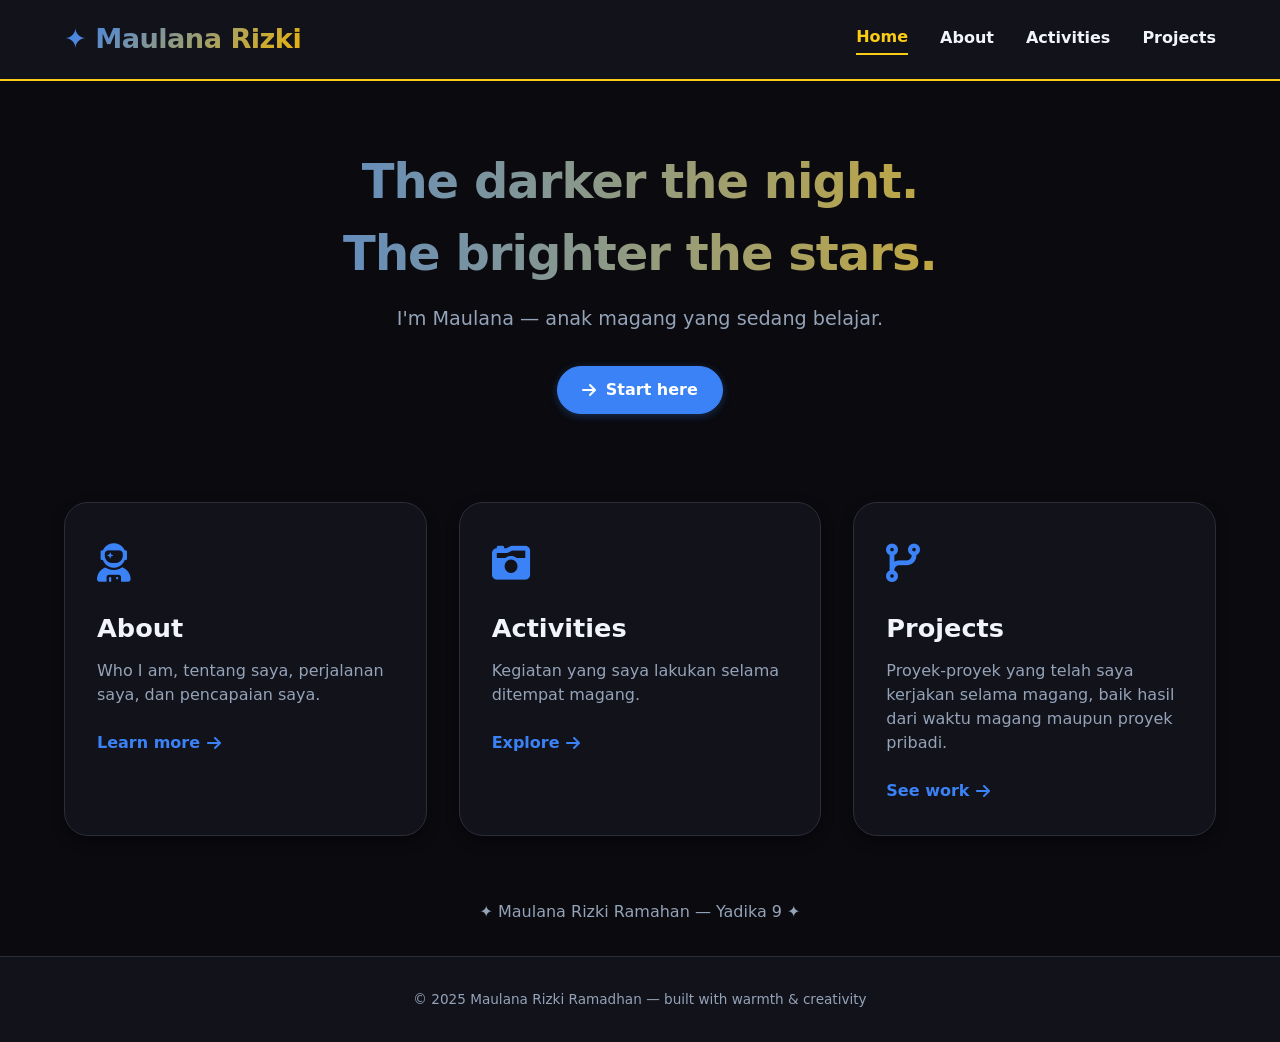
==== index.html @ de0463b2 "initial commit" ====
<!-- index.html - Landing Page (Dark Background, Blue + Yellow) -->
<!DOCTYPE html>
<html lang="en">
<head>
    <meta charset="UTF-8">
    <meta name="viewport" content="width=device-width, initial-scale=1.0">
    <title>Maulana Rizki | Home</title>
    <link rel="stylesheet" href="https://cdnjs.cloudflare.com/ajax/libs/font-awesome/6.0.0-beta3/css/all.min.css">
    <style>
        * {
            margin: 0;
            padding: 0;
            box-sizing: border-box;
        }

        /* Dark theme with Blue primary + Yellow accent */
        :root {
            --primary-blue: #3b82f6;    /* vibrant blue */
            --primary-dark: #1e40af;    /* deep blue */
            --accent-yellow: #facc15;   /* bright yellow */
            --accent-gold: #eab308;     /* deeper yellow */
            --bg-dark: #0a0a0f;         /* very dark background */
            --surface-dark: #12121a;    /* card/header background */
            --surface-elevated: #1e1e2a;
            --text-light: #f1f5f9;
            --text-muted: #94a3b8;
            --border-dim: #2d2d3a;
        }

        body {
            font-family: 'Inter', system-ui, -apple-system, 'Segoe UI', sans-serif;
            background: var(--bg-dark);
            color: var(--text-light);
            line-height: 1.5;
        }

        .container {
            max-width: 1200px;
            margin: 0 auto;
            padding: 0 1.5rem;
        }

        /* Header & navigation */
        header {
            background: var(--surface-dark);
            border-bottom: 2px solid var(--accent-yellow);
            position: sticky;
            top: 0;
            z-index: 10;
            backdrop-filter: blur(0px);
        }

        nav {
            display: flex;
            flex-wrap: wrap;
            justify-content: space-between;
            align-items: center;
            padding: 1.2rem 0;
            gap: 1rem;
        }

        .logo a {
            font-size: 1.7rem;
            font-weight: 800;
            letter-spacing: -0.02em;
            background: linear-gradient(135deg, var(--primary-blue), var(--accent-gold));
            background-clip: text;
            -webkit-background-clip: text;
            color: transparent;
            text-decoration: none;
        }

        .nav-links {
            display: flex;
            gap: 2rem;
            flex-wrap: wrap;
            align-items: center;
        }

        .nav-links a {
            text-decoration: none;
            font-weight: 600;
            color: var(--text-light);
            transition: color 0.2s ease;
            font-size: 1rem;
            padding-bottom: 0.25rem;
        }

        .nav-links a:hover {
            color: var(--accent-yellow);
        }

        .nav-links a.active {
            color: var(--accent-yellow);
            border-bottom: 2px solid var(--accent-yellow);
        }

        /* buttons */
        .btn {
            display: inline-flex;
            align-items: center;
            gap: 0.6rem;
            background: var(--surface-elevated);
            border: 1px solid var(--primary-blue);
            padding: 0.7rem 1.5rem;
            border-radius: 40px;
            font-weight: 600;
            text-decoration: none;
            transition: all 0.25s;
        }

        .btn-primary {
            background: var(--primary-blue);
            border-color: var(--primary-blue);
            color: white;
            box-shadow: 0 2px 8px rgba(59,130,246,0.3);
        }

        .btn-primary:hover {
            background: var(--primary-dark);
            transform: translateY(-2px);
            box-shadow: 0 8px 18px rgba(59,130,246,0.4);
        }

        .btn-outline:hover {
            background: rgba(59,130,246,0.15);
            border-color: var(--accent-yellow);
        }

        /* Hero section */
        .hero {
            padding: 4rem 0 2.5rem;
            text-align: center;
        }

        .hero h1 {
            font-size: 3rem;
            font-weight: 800;
            letter-spacing: -0.02em;
            background: linear-gradient(to right, var(--primary-blue), var(--accent-gold));
            background-clip: text;
            -webkit-background-clip: text;
            color: transparent;
            margin-bottom: 1rem;
        }

        .hero p {
            font-size: 1.2rem;
            color: var(--text-muted);
            max-width: 640px;
            margin: 0 auto 2rem;
        }

        /* Cards grid (landing) */
        .cards-grid {
            display: grid;
            grid-template-columns: repeat(auto-fit, minmax(280px, 1fr));
            gap: 2rem;
            margin: 3rem 0 4rem;
        }

        .card {
            background: var(--surface-dark);
            border-radius: 1.5rem;
            padding: 2rem;
            transition: all 0.25s ease;
            box-shadow: 0 5px 14px rgba(0,0,0,0.3);
            border: 1px solid var(--border-dim);
        }

        .card:hover {
            transform: translateY(-6px);
            box-shadow: 0 20px 30px -12px rgba(59,130,246,0.2);
            border-color: var(--accent-yellow);
        }

        .card-icon {
            font-size: 2.4rem;
            color: var(--primary-blue);
            margin-bottom: 1rem;
        }

        .card h3 {
            font-size: 1.6rem;
            margin-bottom: 0.75rem;
            font-weight: 700;
            color: var(--text-light);
        }

        .card p {
            color: var(--text-muted);
            margin-bottom: 1.5rem;
        }

        .card-link {
            font-weight: 600;
            text-decoration: none;
            color: var(--primary-blue);
            display: inline-flex;
            align-items: center;
            gap: 0.4rem;
        }

        .card-link:hover {
            color: var(--accent-yellow);
        }

        footer {
            text-align: center;
            padding: 2rem 0;
            border-top: 1px solid var(--border-dim);
            margin-top: 2rem;
            color: var(--text-muted);
            font-size: 0.85rem;
            background: var(--surface-dark);
        }

        @media (max-width: 720px) {
            nav { flex-direction: column; align-items: flex-start; }
            .hero h1 { font-size: 2.2rem; }
        }
    </style>
</head>
<body>
<header>
    <div class="container">
        <nav>
            <div class="logo"><a href="index.html">✦ Maulana Rizki</a></div>
            <div class="nav-links">
                <a href="index.html" class="active">Home</a>
                <a href="about.html">About</a>
                <a href="activities.html">Activities</a>
                <a href="projects.html">Projects</a>
            </div>
        </nav>
    </div>
</header>
<main>
    <div class="container">
        <div class="hero">
            <h1>The darker the night.<br>The brighter the stars.</h1>
            <p>I'm Maulana — anak magang yang sedang belajar.</p>
            <a href="about.html" class="btn btn-primary"><i class="fas fa-arrow-right"></i> Start here</a>
        </div>
        <div class="cards-grid">
            <div class="card">
                <div class="card-icon"><i class="fas fa-user-astronaut"></i></div>
                <h3>About</h3>
                <p>Who I am, tentang saya, perjalanan saya, dan pencapaian saya.</p>
                <a href="about.html" class="card-link">Learn more <i class="fas fa-arrow-right"></i></a>
            </div>
            <div class="card">
                <div class="card-icon"><i class="fas fa-camera-retro"></i></div>
                <h3>Activities</h3>
                <p>Kegiatan yang saya lakukan selama ditempat magang.</p>
                <a href="activities.html" class="card-link">Explore <i class="fas fa-arrow-right"></i></a>
            </div>
            <div class="card">
                <div class="card-icon"><i class="fas fa-code-branch"></i></div>
                <h3>Projects</h3>
                <p>Proyek-proyek yang telah saya kerjakan selama magang, baik hasil dari waktu magang maupun proyek pribadi.</p>
                <a href="projects.html" class="card-link">See work <i class="fas fa-arrow-right"></i></a>
            </div>
        </div>
        <div style="text-align: center; margin: 1rem 0 2rem;">
            <p style="color: var(--text-muted);">✦ Maulana Rizki Ramahan — Yadika 9 ✦</p>
        </div>
    </div>
</main>
<footer>
    <div class="container">
        <p>© 2025 Maulana Rizki Ramadhan — built with warmth & creativity</p>
    </div>
</footer>
</body>
</html>
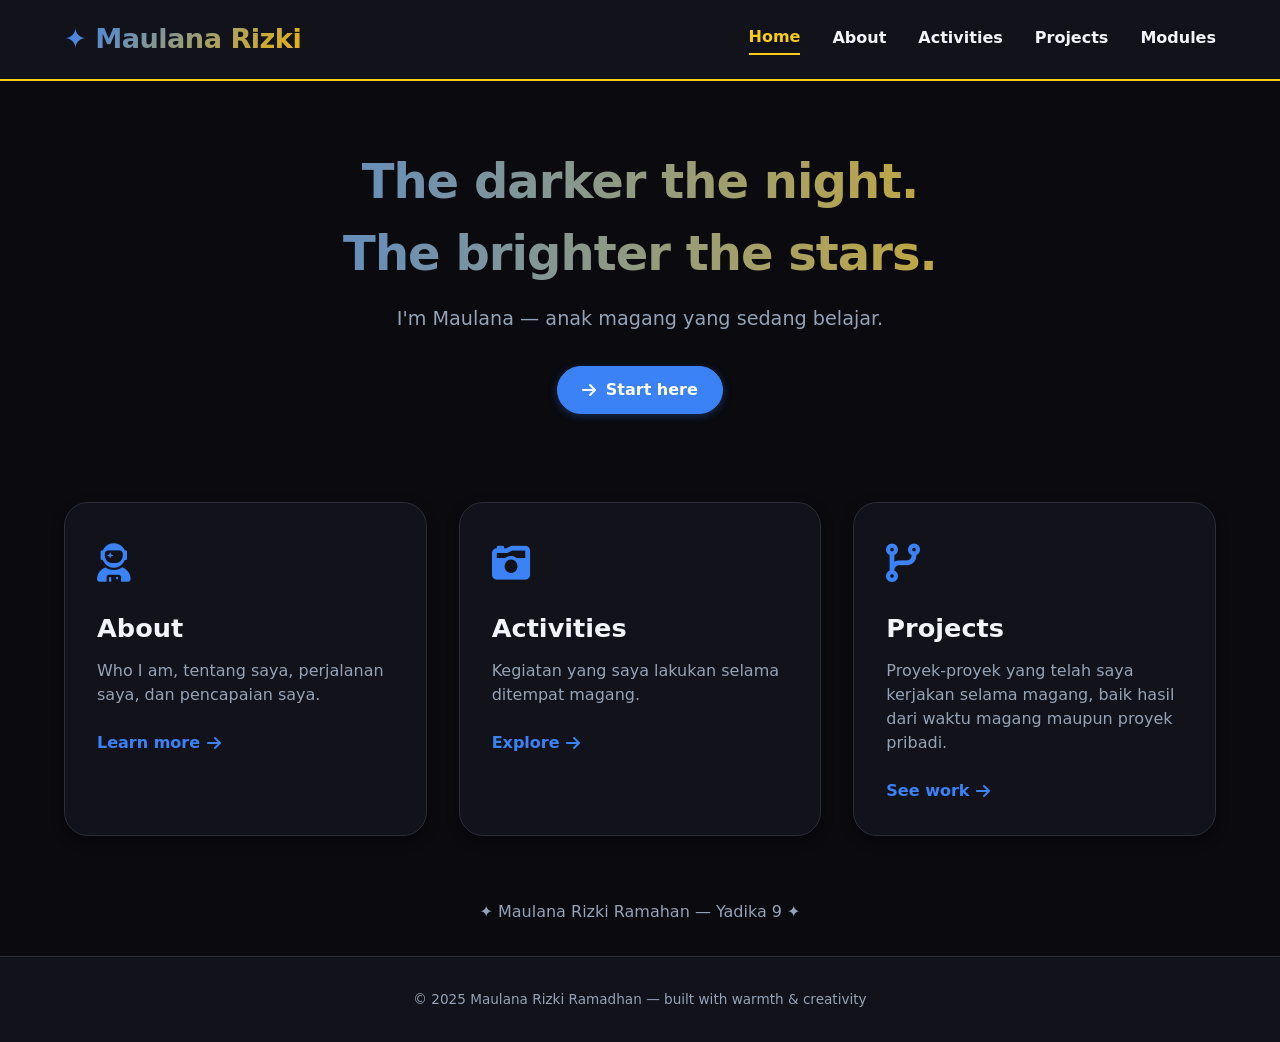
==== commit 3d89bc18: "add class modules to header" ====
--- a/index.html
+++ b/index.html
@@ -231,6 +231,7 @@
                 <a href="about.html">About</a>
                 <a href="activities.html">Activities</a>
                 <a href="projects.html">Projects</a>
+                <a href="modules.html">Modules</a>
             </div>
         </nav>
     </div>
